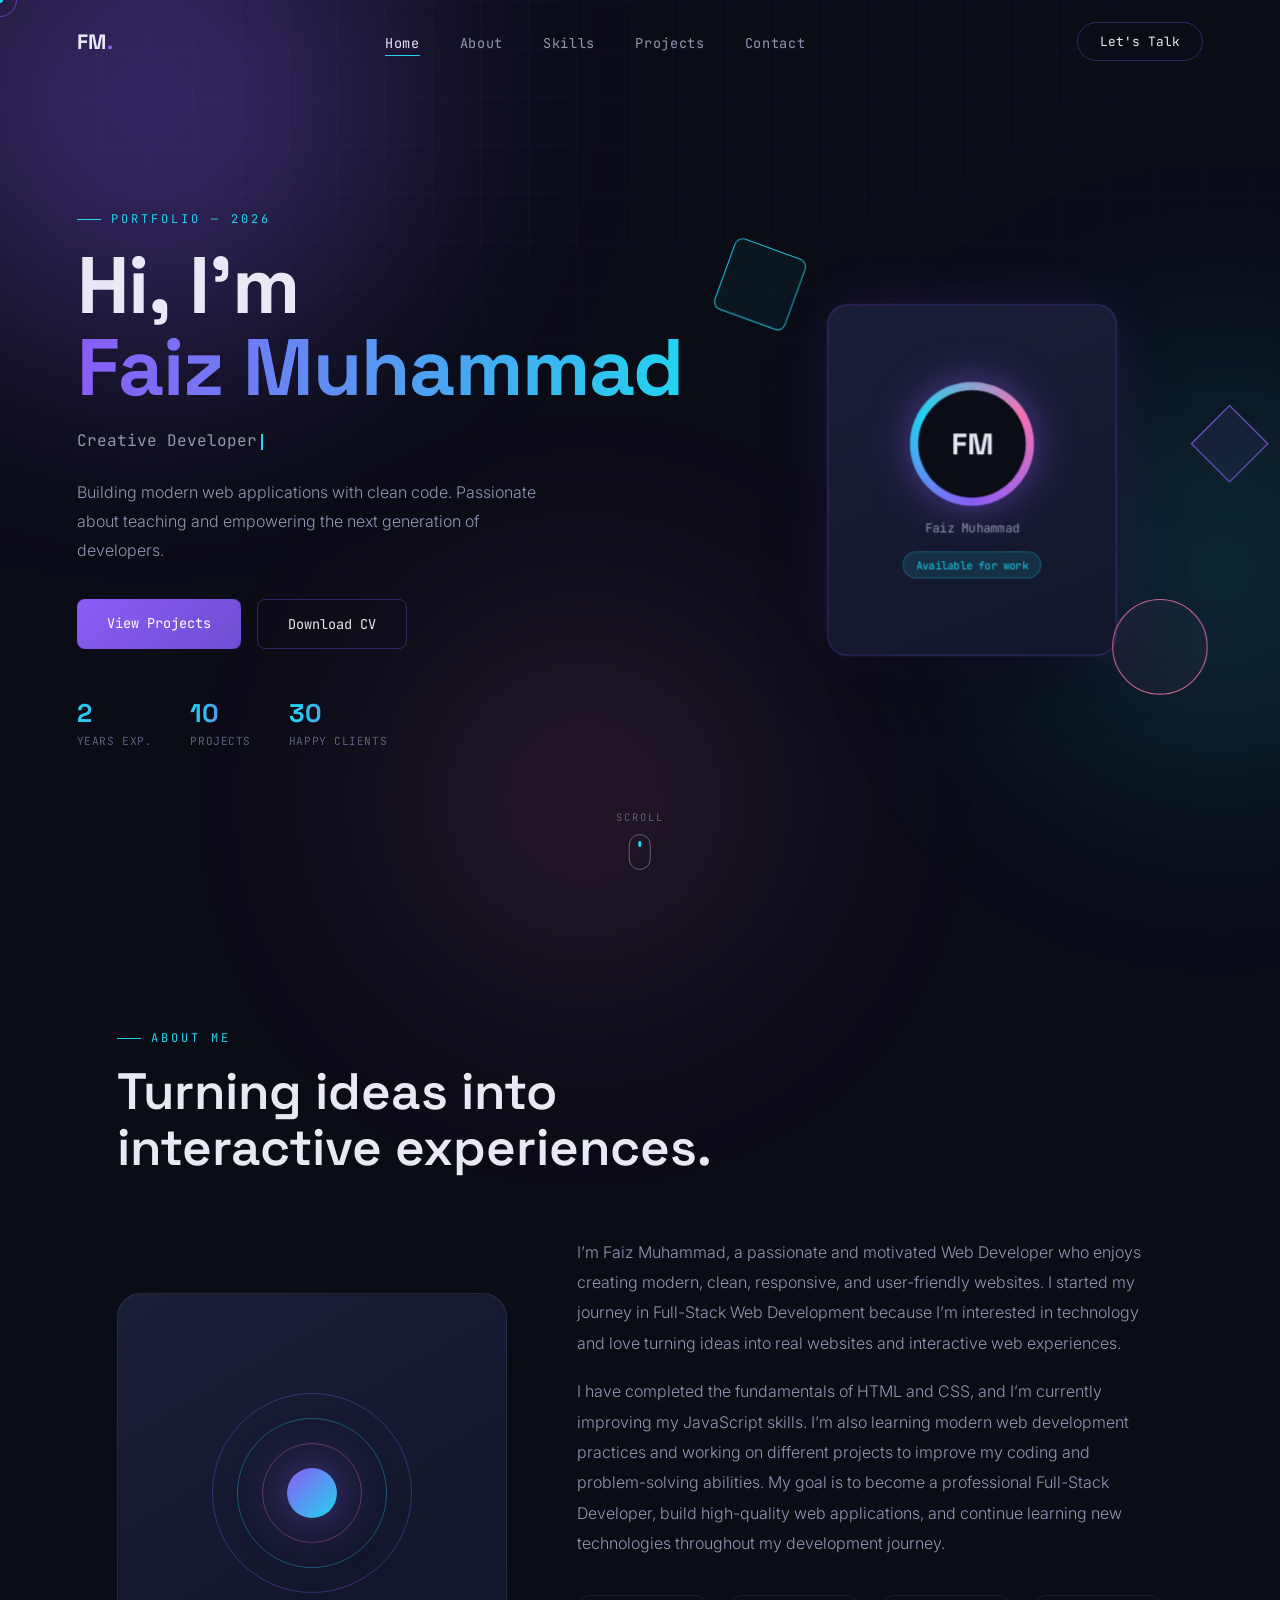
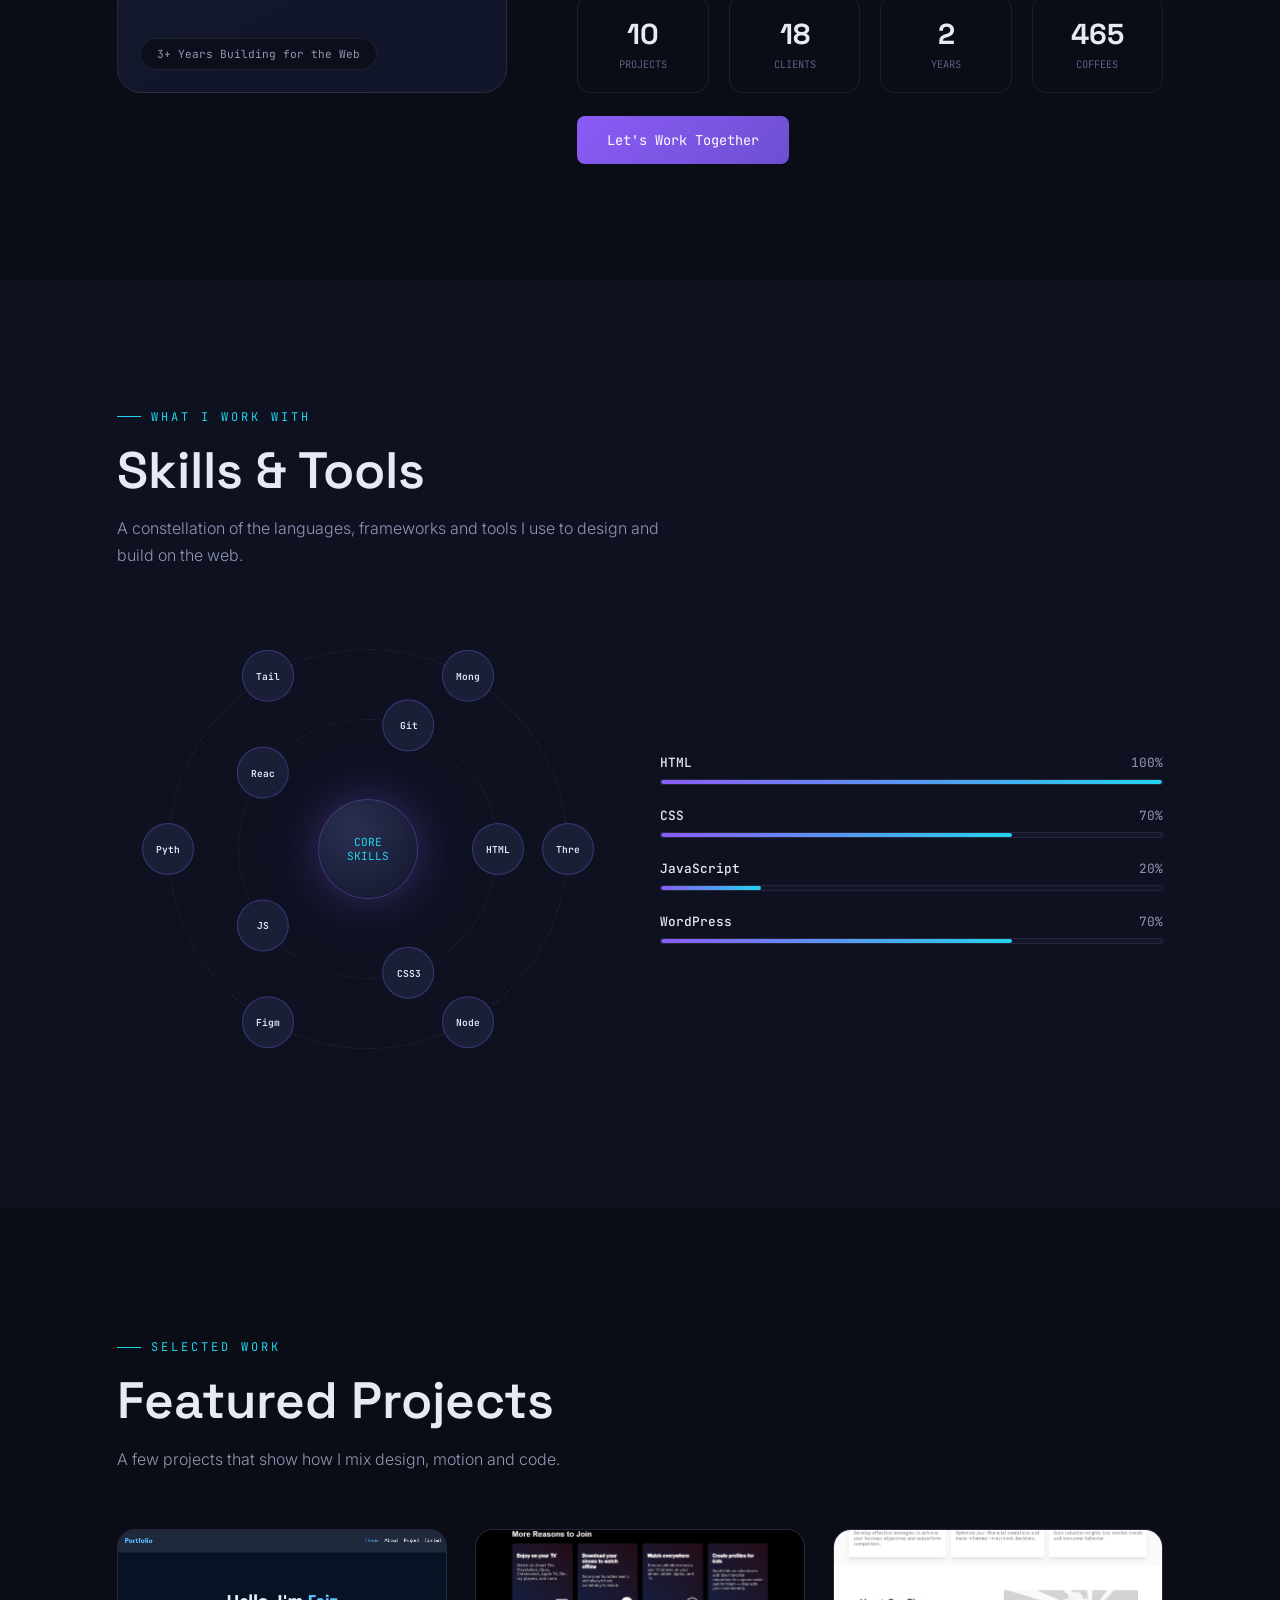
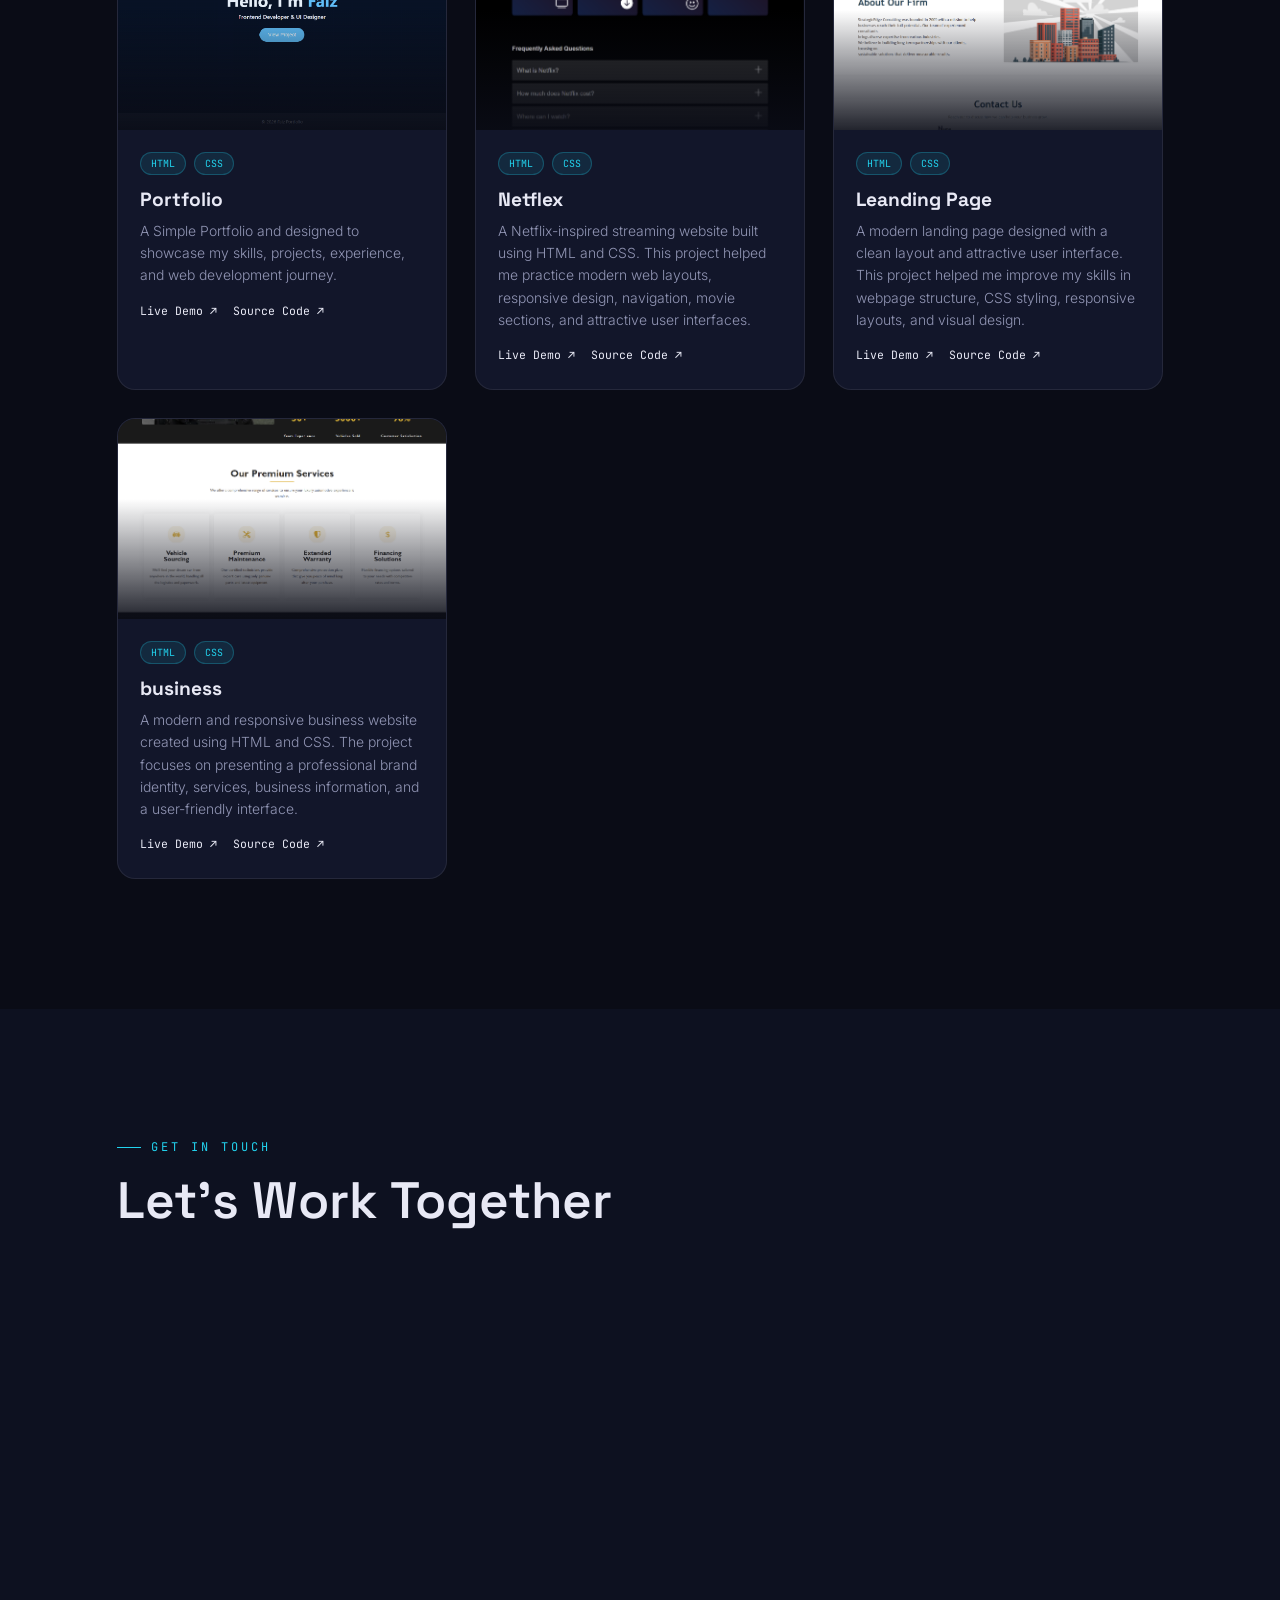
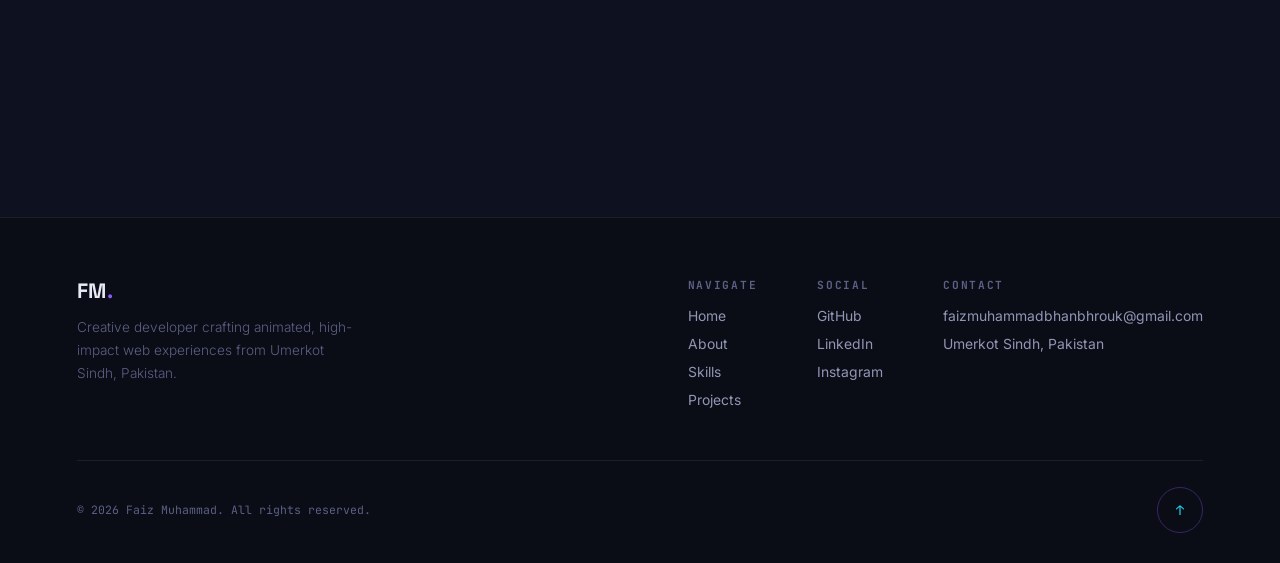
==== index.html @ 93e4e003 "update" ====
<!DOCTYPE html>
<html lang="en">
<head>
<meta charset="UTF-8">
<meta name="viewport" content="width=device-width, initial-scale=1.0">
<title>Faiz Muhammad — Creative Developer</title>
<link rel="preconnect" href="https://fonts.googleapis.com">
<link href="https://fonts.googleapis.com/css2?family=Space+Grotesk:wght@400;500;600;700&family=Inter:wght@300;400;500;600&family=JetBrains+Mono:wght@400;500&display=swap" rel="stylesheet">
<style>
/* ============ TOKENS ============ */
:root{
  --bg:#0a0c16;
  --bg-alt:#0d1120;
  --panel:#12162a;
  --panel-light:#1a1f38;
  --border:rgba(255,255,255,0.08);
  --border-bright:rgba(139,92,246,0.35);
  --violet:#8b5cf6;
  --violet-dim:#6d4fd1;
  --cyan:#22d3ee;
  --pink:#f472b6;
  --text:#e8e9f5;
  --text-dim:#9296b5;
  --text-faint:#5c6084;
  --font-display:'Space Grotesk', sans-serif;
  --font-body:'Inter', sans-serif;
  --font-mono:'JetBrains Mono', monospace;
}

*{margin:0;padding:0;box-sizing:border-box;}
html{scroll-behavior:smooth;}
body{
  background:var(--bg);
  color:var(--text);
  font-family:var(--font-body);
  overflow-x:hidden;
  cursor:none;
}
@media (max-width:900px){ body{cursor:auto;} }

::selection{background:var(--violet);color:#fff;}

a{text-decoration:none;color:inherit;}
ul{list-style:none;}
img{max-width:100%;display:block;}
button{font-family:inherit;cursor:pointer;border:none;background:none;color:inherit;}

.eyebrow{
  font-family:var(--font-mono);
  font-size:0.75rem;
  letter-spacing:0.25em;
  text-transform:uppercase;
  color:var(--cyan);
  display:flex;
  align-items:center;
  gap:10px;
  margin-bottom:18px;
}
.eyebrow::before{
  content:'';
  width:24px;height:1px;
  background:var(--cyan);
}

.section-wrap{
  max-width:1200px;
  margin:0 auto;
  padding:0 6vw;
}

.section-title{
  font-family:var(--font-display);
  font-weight:600;
  font-size:clamp(2rem,4.5vw,3.2rem);
  line-height:1.1;
  margin-bottom:16px;
}
.section-sub{
  color:var(--text-dim);
  font-weight:300;
  max-width:560px;
  font-size:1rem;
  line-height:1.7;
}

/* ============ CURSOR ============ */
.cursor-dot, .cursor-ring{
  position:fixed;
  top:0;left:0;
  pointer-events:none;
  border-radius:50%;
  z-index:9999;
  transform:translate(-50%,-50%);
}
.cursor-dot{
  width:6px;height:6px;
  background:var(--cyan);
  transition:opacity .2s;
}
.cursor-ring{
  width:34px;height:34px;
  border:1px solid rgba(139,92,246,0.6);
  transition:width .25s, height .25s, border-color .25s, background .25s;
}
.cursor-ring.hovered{
  width:60px;height:60px;
  background:rgba(139,92,246,0.12);
  border-color:var(--violet);
}
@media (max-width:900px){ .cursor-dot,.cursor-ring{display:none;} }

/* ============ PRELOADER ============ */
#preloader{
  position:fixed;inset:0;
  background:var(--bg);
  z-index:10000;
  display:flex;
  flex-direction:column;
  align-items:center;
  justify-content:center;
  gap:22px;
  transition:opacity .7s ease, visibility .7s ease;
}
#preloader.hide{opacity:0;visibility:hidden;}
.loader-cube{
  width:46px;height:46px;
  position:relative;
  transform-style:preserve-3d;
  animation:cubeSpin 1.8s infinite linear;
}
.loader-cube div{
  position:absolute;
  width:46px;height:46px;
  border:1px solid var(--violet);
  background:rgba(139,92,246,0.08);
}
.loader-cube .f1{transform:translateZ(23px);}
.loader-cube .f2{transform:rotateY(180deg) translateZ(23px);}
.loader-cube .f3{transform:rotateY(90deg) translateZ(23px);}
.loader-cube .f4{transform:rotateY(-90deg) translateZ(23px);}
.loader-cube .f5{transform:rotateX(90deg) translateZ(23px);}
.loader-cube .f6{transform:rotateX(-90deg) translateZ(23px);}
@keyframes cubeSpin{
  0%{transform:rotateX(0deg) rotateY(0deg);}
  100%{transform:rotateX(360deg) rotateY(360deg);}
}
.loader-text{
  font-family:var(--font-mono);
  font-size:0.75rem;
  letter-spacing:0.3em;
  color:var(--text-dim);
}

/* ============ BACKGROUND FX ============ */
.bg-grid{
  position:fixed;inset:0;
  background-image:
    linear-gradient(rgba(139,92,246,0.045) 1px, transparent 1px),
    linear-gradient(90deg, rgba(139,92,246,0.045) 1px, transparent 1px);
  background-size:48px 48px;
  z-index:0;
  pointer-events:none;
  mask-image:radial-gradient(ellipse 80% 60% at 50% 0%, #000 40%, transparent 100%);
}
.glow-blob{
  position:fixed;
  border-radius:50%;
  filter:blur(120px);
  opacity:0.35;
  z-index:0;
  pointer-events:none;
}
.glow-blob.b1{width:500px;height:500px;background:var(--violet);top:-150px;left:-100px;}
.glow-blob.b2{width:420px;height:420px;background:var(--cyan);top:40%;right:-150px;opacity:0.15;}
.glow-blob.b3{width:400px;height:400px;background:var(--pink);bottom:-100px;left:30%;opacity:0.12;}

/* ============ NAVBAR ============ */
nav{
  position:fixed;top:0;left:0;right:0;
  z-index:1000;
  display:flex;
  align-items:center;
  justify-content:space-between;
  padding:22px 6vw;
  transition:background .4s, padding .4s, border-color .4s;
  border-bottom:1px solid transparent;
}
nav.scrolled{
  background:rgba(10,12,22,0.75);
  backdrop-filter:blur(16px);
  padding:14px 6vw;
  border-color:var(--border);
}
.logo{
  font-family:var(--font-display);
  font-weight:700;
  font-size:1.3rem;
  letter-spacing:0.02em;
}
.logo span{color:var(--violet);}
.nav-links{
  display:flex;
  gap:40px;
}
.nav-links a{
  font-size:0.85rem;
  font-family:var(--font-mono);
  letter-spacing:0.05em;
  color:var(--text-dim);
  position:relative;
  padding-bottom:4px;
  transition:color .3s;
}
.nav-links a::after{
  content:'';
  position:absolute;
  left:0;bottom:0;
  width:0;height:1px;
  background:var(--cyan);
  transition:width .3s;
}
.nav-links a:hover, .nav-links a.active{color:var(--text);}
.nav-links a:hover::after, .nav-links a.active::after{width:100%;}
.nav-cta{
  font-family:var(--font-mono);
  font-size:0.8rem;
  padding:10px 22px;
  border:1px solid var(--border-bright);
  border-radius:30px;
  color:var(--text);
  transition:background .3s, box-shadow .3s;
}
.nav-cta:hover{background:rgba(139,92,246,0.15);box-shadow:0 0 24px rgba(139,92,246,0.35);}
.burger{display:none;flex-direction:column;gap:5px;z-index:1001;}
.burger span{width:24px;height:2px;background:var(--text);transition:.3s;}
@media (max-width:860px){
  .nav-links{
    position:fixed;top:0;right:0;
    height:100vh;width:70%;
    background:var(--bg-alt);
    flex-direction:column;
    justify-content:center;
    align-items:flex-start;
    padding:0 40px;
    gap:28px;
    transform:translateX(100%);
    transition:transform .45s cubic-bezier(.77,0,.18,1);
    border-left:1px solid var(--border);
  }
  .nav-links.open{transform:translateX(0);}
  .nav-cta{display:none;}
  .burger{display:flex;}
  .burger.open span:nth-child(1){transform:rotate(45deg) translate(5px,5px);}
  .burger.open span:nth-child(2){opacity:0;}
  .burger.open span:nth-child(3){transform:rotate(-45deg) translate(5px,-5px);}
}

/* ============ HERO ============ */
#home{
  min-height:100vh;
  display:flex;
  align-items:center;
  position:relative;
  padding:120px 6vw 60px;
  overflow:hidden;
}
.hero-grid{
  max-width:1200px;
  margin:0 auto;
  width:100%;
  display:grid;
  grid-template-columns:1.15fr 0.85fr;
  gap:40px;
  align-items:center;
  position:relative;
  z-index:2;
}
.hero-name{
  font-family:var(--font-display);
  font-weight:700;
  font-size:clamp(2.6rem,6.5vw,5rem);
  line-height:1.02;
  letter-spacing:-0.01em;
}
.hero-name .line{overflow:hidden;display:block;}
.hero-name .line span{
  display:inline-block;
  transform:translateY(110%);
  animation:riseUp .9s cubic-bezier(.19,1,.22,1) forwards;
}
.hero-name .grad-text{
  background:linear-gradient(90deg,var(--violet),var(--cyan));
  -webkit-background-clip:text;
  background-clip:text;
  color:transparent;
}
@keyframes riseUp{to{transform:translateY(0);}}

.hero-role{
  font-family:var(--font-mono);
  font-size:1rem;
  color:var(--text-dim);
  margin:22px 0 24px;
  min-height:1.5em;
}
.hero-role .cursor-blink{
  display:inline-block;
  width:2px;height:1em;
  background:var(--cyan);
  margin-left:4px;
  vertical-align:middle;
  animation:blink 0.9s steps(1) infinite;
}
@keyframes blink{50%{opacity:0;}}

.hero-desc{
  color:var(--text-dim);
  max-width:480px;
  line-height:1.8;
  font-weight:300;
  margin-bottom:34px;
}

.hero-cta{display:flex;gap:16px;flex-wrap:wrap;margin-bottom:48px;}
.btn{
  font-family:var(--font-mono);
  font-size:0.85rem;
  padding:15px 30px;
  border-radius:8px;
  position:relative;
  overflow:hidden;
  transition:transform .35s cubic-bezier(.34,1.56,.64,1), box-shadow .35s;
}
.btn-primary{
  background:linear-gradient(135deg,var(--violet),var(--violet-dim));
  color:#fff;
}
.btn-primary:hover{transform:translateY(-4px);box-shadow:0 14px 30px rgba(139,92,246,0.4);}
.btn-outline{
  border:1px solid var(--border-bright);
  color:var(--text);
}
.btn-outline:hover{transform:translateY(-4px);background:rgba(255,255,255,0.04);}

.hero-stats{display:flex;gap:38px;}
.hero-stat b{
  font-family:var(--font-display);
  font-size:1.6rem;
  display:block;
  background:linear-gradient(90deg,var(--cyan),var(--violet));
  -webkit-background-clip:text;background-clip:text;color:transparent;
}
.hero-stat span{font-family:var(--font-mono);font-size:0.7rem;color:var(--text-faint);letter-spacing:0.05em;}

/* Hero 3D stage */
.hero-stage{
  position:relative;
  height:480px;
  perspective:1200px;
}
.stage-inner{
  position:relative;
  width:100%;height:100%;
  transform-style:preserve-3d;
  transition:transform .15s ease-out;
}
.profile-card{
  position:absolute;
  top:50%;left:50%;
  width:280px;height:340px;
  transform:translate(-50%,-50%) translateZ(40px);
  border-radius:20px;
  background:linear-gradient(160deg, var(--panel-light), var(--panel));
  border:1px solid var(--border-bright);
  box-shadow:0 30px 60px -20px rgba(0,0,0,0.7), 0 0 60px -10px rgba(139,92,246,0.25);
  display:flex;
  flex-direction:column;
  align-items:center;
  justify-content:center;
  gap:14px;
  overflow:hidden;
}
.avatar-orb{
  width:120px;height:120px;
  border-radius:50%;
  background:conic-gradient(from 180deg, var(--violet), var(--cyan), var(--pink), var(--violet));
  animation:spinOrb 6s linear infinite;
  display:flex;align-items:center;justify-content:center;
  box-shadow:0 0 40px rgba(139,92,246,0.5);
}
.avatar-orb::before{
  content:'FM';
  font-family:var(--font-display);
  font-weight:700;
  font-size:1.8rem;
  color:var(--bg);
  background:var(--bg);
  width:104px;height:104px;
  border-radius:50%;
  display:flex;align-items:center;justify-content:center;
  color:var(--text);
}
@keyframes spinOrb{to{transform:rotate(360deg);}}
.profile-card p{font-family:var(--font-mono);font-size:0.75rem;color:var(--text-dim);}
.profile-card .badge{
  font-family:var(--font-mono);
  font-size:0.65rem;
  padding:5px 12px;
  border-radius:20px;
  background:rgba(34,211,238,0.12);
  color:var(--cyan);
  border:1px solid rgba(34,211,238,0.3);
}

.floating-shape{
  position:absolute;
  transform-style:preserve-3d;
  opacity:0.85;
}
.shape-tri{
  top:5%;left:0%;
  width:70px;height:70px;
  border:1px solid var(--cyan);
  transform:translateZ(90px) rotate(20deg);
  animation:floatY 5s ease-in-out infinite, rotate3d 10s linear infinite;
  border-radius:8px;
  background:rgba(34,211,238,0.05);
}
.shape-circle{
  bottom:8%;right:2%;
  width:90px;height:90px;
  border-radius:50%;
  border:1px solid var(--pink);
  transform:translateZ(70px);
  background:rgba(244,114,182,0.06);
  animation:floatY 6s ease-in-out infinite 0.5s;
}
.shape-square{
  top:38%;right:-6%;
  width:50px;height:50px;
  border:1px solid var(--violet);
  transform:translateZ(110px) rotate(45deg);
  background:rgba(139,92,246,0.08);
  animation:floatY 4.5s ease-in-out infinite 1s, rotate3d 8s linear infinite reverse;
}
@keyframes floatY{
  0%,100%{transform:translateY(0) translateZ(90px);}
  50%{transform:translateY(-22px) translateZ(90px);}
}
@keyframes rotate3d{
  to{transform:rotateY(360deg) rotateX(360deg);}
}

.scroll-cue{
  position:absolute;
  bottom:30px;left:50%;
  transform:translateX(-50%);
  display:flex;flex-direction:column;align-items:center;gap:10px;
  z-index:3;
}
.scroll-cue span{font-family:var(--font-mono);font-size:0.65rem;color:var(--text-faint);letter-spacing:0.2em;}
.scroll-mouse{
  width:22px;height:36px;
  border:1px solid var(--text-faint);
  border-radius:12px;
  position:relative;
}
.scroll-mouse::before{
  content:'';
  position:absolute;
  top:6px;left:50%;
  width:3px;height:6px;
  background:var(--cyan);
  border-radius:2px;
  transform:translateX(-50%);
  animation:scrollDot 1.6s ease-in-out infinite;
}
@keyframes scrollDot{
  0%{opacity:1;top:6px;}
  70%{opacity:0;top:18px;}
  100%{opacity:0;top:6px;}
}

@media (max-width:860px){
  .hero-grid{grid-template-columns:1fr;}
  .hero-stage{height:340px;order:-1;}
  .hero-stats{flex-wrap:wrap;gap:24px;}
}

/* ============ REVEAL ============ */
.reveal{opacity:0;transform:translateY(50px);transition:opacity .9s cubic-bezier(.19,1,.22,1), transform .9s cubic-bezier(.19,1,.22,1);}
.reveal.in-view{opacity:1;transform:translateY(0);}
.reveal-delay-1{transition-delay:.12s;}
.reveal-delay-2{transition-delay:.24s;}
.reveal-delay-3{transition-delay:.36s;}

section{position:relative;z-index:2;padding:130px 0;}

/* ============ ABOUT ============ */
.about-grid{
  display:grid;
  grid-template-columns:0.8fr 1.2fr;
  gap:70px;
  align-items:center;
  margin-top:60px;
}
.about-visual{
  position:relative;
  height:400px;
  perspective:1000px;
}
.about-card{
  position:absolute;inset:0;
  border-radius:24px;
  background:linear-gradient(150deg,var(--panel-light),var(--panel) 70%);
  border:1px solid var(--border);
  transform-style:preserve-3d;
  transition:transform .4s ease-out;
  display:flex;align-items:center;justify-content:center;
  overflow:hidden;
}
.about-card .rings{
  width:200px;height:200px;
  position:relative;
}
.about-card .rings i{
  position:absolute;inset:0;
  border-radius:50%;
  border:1px solid var(--border-bright);
  animation:ringPulse 4s ease-in-out infinite;
}
.about-card .rings i:nth-child(2){inset:25px;animation-delay:.4s;border-color:rgba(34,211,238,0.35);}
.about-card .rings i:nth-child(3){inset:50px;animation-delay:.8s;border-color:rgba(244,114,182,0.35);}
.about-card .rings .core{
  position:absolute;inset:75px;
  border-radius:50%;
  background:linear-gradient(135deg,var(--violet),var(--cyan));
  box-shadow:0 0 50px rgba(139,92,246,0.6);
}
@keyframes ringPulse{
  0%,100%{transform:scale(1);opacity:0.6;}
  50%{transform:scale(1.08);opacity:1;}
}
.about-tag{
  position:absolute;
  bottom:22px;left:22px;
  font-family:var(--font-mono);
  font-size:0.7rem;
  padding:8px 16px;
  background:rgba(10,12,22,0.7);
  backdrop-filter:blur(6px);
  border:1px solid var(--border);
  border-radius:20px;
  color:var(--text-dim);
}
.about-text p{
  color:var(--text-dim);
  font-weight:300;
  line-height:1.9;
  margin-bottom:18px;
  font-size:1rem;
}
.about-stats{
  display:grid;
  grid-template-columns:repeat(4,1fr);
  gap:20px;
  margin:36px 0;
}
.stat-box{
  padding:20px 12px;
  border:1px solid var(--border);
  border-radius:14px;
  text-align:center;
  transition:border-color .3s, transform .3s;
}
.stat-box:hover{border-color:var(--border-bright);transform:translateY(-6px);}
.stat-box b{
  font-family:var(--font-display);
  font-size:1.8rem;
  display:block;
  color:var(--text);
}
.stat-box span{font-family:var(--font-mono);font-size:0.65rem;color:var(--text-faint);}

@media (max-width:860px){
  .about-grid{grid-template-columns:1fr;gap:40px;}
  .about-stats{grid-template-columns:repeat(2,1fr);}
}

/* ============ SKILLS ============ */
#skills{background:var(--bg-alt);}
.skills-layout{
  display:grid;
  grid-template-columns:1fr 1fr;
  gap:40px;
  align-items:center;
  margin-top:50px;
}
.orbit-wrap{
  position:relative;
  height:460px;
  display:flex;align-items:center;justify-content:center;
}
.orbit-center{
  width:100px;height:100px;
  border-radius:50%;
  background:radial-gradient(circle at 35% 30%, #2a2f52, var(--panel));
  border:1px solid var(--border-bright);
  display:flex;align-items:center;justify-content:center;
  font-family:var(--font-mono);
  font-size:0.7rem;
  color:var(--cyan);
  box-shadow:0 0 50px rgba(139,92,246,0.35);
  z-index:2;
  text-align:center;
  line-height:1.3;
}
.orbit-ring{
  position:absolute;
  border:1px dashed var(--border);
  border-radius:50%;
  top:50%;left:50%;
}
.orbit-ring.r1{width:260px;height:260px;margin:-130px 0 0 -130px;animation:spin 22s linear infinite;}
.orbit-ring.r2{width:400px;height:400px;margin:-200px 0 0 -200px;animation:spin 34s linear infinite reverse;}
@keyframes spin{to{transform:rotate(360deg);}}
.orbit-node{
  position:absolute;
  width:52px;height:52px;
  border-radius:50%;
  background:var(--panel-light);
  border:1px solid var(--border-bright);
  display:flex;align-items:center;justify-content:center;
  font-family:var(--font-mono);
  font-size:0.6rem;
  font-weight:600;
  color:var(--text);
  top:50%;left:50%;
  margin:-26px 0 0 -26px;
  transition:transform .3s, box-shadow .3s, background .3s;
  cursor:pointer;
}
.orbit-node:hover{
  background:linear-gradient(135deg,var(--violet),var(--cyan));
  box-shadow:0 0 30px rgba(139,92,246,0.6);
  transform:scale(1.25);
  z-index:5;
}
.orbit-node .tip{
  position:absolute;
  bottom:120%;left:50%;
  transform:translateX(-50%);
  background:var(--panel);
  border:1px solid var(--border-bright);
  padding:5px 10px;
  border-radius:6px;
  font-family:var(--font-mono);
  font-size:0.62rem;
  white-space:nowrap;
  opacity:0;
  pointer-events:none;
  transition:opacity .25s;
}
.orbit-node:hover .tip{opacity:1;}

.skills-list{display:flex;flex-direction:column;gap:22px;}
.skill-bar-item span{
  font-family:var(--font-mono);
  font-size:0.8rem;
  display:flex;
  justify-content:space-between;
  margin-bottom:8px;
  color:var(--text-dim);
}
.skill-bar-item span b{color:var(--text);font-weight:500;}
.bar-track{
  height:6px;
  background:var(--panel);
  border-radius:6px;
  overflow:hidden;
  border:1px solid var(--border);
}
.bar-fill{
  height:100%;
  width:0%;
  border-radius:6px;
  background:linear-gradient(90deg,var(--violet),var(--cyan));
  transition:width 1.4s cubic-bezier(.19,1,.22,1);
}

@media (max-width:860px){
  .skills-layout{grid-template-columns:1fr;}
  .orbit-wrap{height:340px;}
  .orbit-ring.r1{width:190px;height:190px;margin:-95px 0 0 -95px;}
  .orbit-ring.r2{width:290px;height:290px;margin:-145px 0 0 -145px;}
  .orbit-node{width:42px;height:42px;margin:-21px 0 0 -21px;font-size:0.52rem;}
}

/* ============ PROJECTS ============ */
.project-grid{
  display:grid;
  grid-template-columns:repeat(3,1fr);
  gap:28px;
  margin-top:56px;
}
.project-card{
  position:relative;
  border-radius:18px;
  overflow:hidden;
  background:var(--panel);
  border:1px solid var(--border);
  transform-style:preserve-3d;
  transition:transform .12s ease-out, box-shadow .3s;
  cursor:pointer;
}
.project-card:hover{box-shadow:0 30px 60px -20px rgba(0,0,0,0.6);}
.project-media{
  height:200px;
  overflow:hidden;
  position:relative;
}
.project-media img{
  width:100%;height:100%;object-fit:cover;
  transition:transform .6s ease;
  transform:translateZ(0);
}
.project-card:hover .project-media img{transform:scale(1.1);}
.project-media::after{
  content:'';
  position:absolute;inset:0;
  background:linear-gradient(180deg, transparent 40%, rgba(10,12,22,0.9));
}
.project-body{padding:22px 22px 26px;}
.project-tags{display:flex;gap:8px;flex-wrap:wrap;margin-bottom:12px;}
.project-tags span{
  font-family:var(--font-mono);
  font-size:0.62rem;
  padding:4px 10px;
  border-radius:20px;
  background:rgba(34,211,238,0.1);
  color:var(--cyan);
  border:1px solid rgba(34,211,238,0.25);
}
.project-body h3{
  font-family:var(--font-display);
  font-size:1.2rem;
  margin-bottom:8px;
}
.project-body p{
  color:var(--text-dim);
  font-size:0.87rem;
  line-height:1.6;
  font-weight:300;
  margin-bottom:16px;
}
.project-links{display:flex;gap:16px;}
.project-links a{
  font-family:var(--font-mono);
  font-size:0.72rem;
  color:var(--text);
  display:flex;align-items:center;gap:6px;
  border-bottom:1px solid transparent;
  transition:border-color .3s, color .3s;
}
.project-links a:hover{color:var(--cyan);border-color:var(--cyan);}

@media (max-width:1000px){.project-grid{grid-template-columns:repeat(2,1fr);}}
@media (max-width:640px){.project-grid{grid-template-columns:1fr;}}

/* ============ CONTACT ============ */
#contact{background:var(--bg-alt);}
.contact-grid{
  display:grid;
  grid-template-columns:0.9fr 1.1fr;
  gap:60px;
  margin-top:50px;
}
.contact-info-card{
  border:1px solid var(--border);
  border-radius:20px;
  padding:36px 30px;
  background:linear-gradient(150deg,var(--panel-light),var(--panel));
  height:fit-content;
  position:relative;
  overflow:hidden;
}
.contact-info-card::before{
  content:'';
  position:absolute;
  top:-60px;right:-60px;
  width:180px;height:180px;
  border-radius:50%;
  background:radial-gradient(circle, rgba(139,92,246,0.25), transparent 70%);
}
.contact-info-card h3{
  font-family:var(--font-display);
  font-size:1.3rem;
  margin-bottom:10px;
}
.contact-info-card > p{color:var(--text-dim);font-weight:300;margin-bottom:28px;font-size:0.9rem;line-height:1.7;}
.contact-line{
  display:flex;
  align-items:center;
  gap:14px;
  margin-bottom:20px;
  font-family:var(--font-mono);
  font-size:0.82rem;
}
.contact-line .ic{
  width:38px;height:38px;
  border-radius:10px;
  border:1px solid var(--border-bright);
  display:flex;align-items:center;justify-content:center;
  color:var(--cyan);
  flex-shrink:0;
}
.socials{display:flex;gap:12px;margin-top:26px;}
.socials a{
  width:40px;height:40px;
  border-radius:50%;
  border:1px solid var(--border);
  display:flex;align-items:center;justify-content:center;
  transition:.3s;
  font-size:0.8rem;
  font-family:var(--font-mono);
}
.socials a:hover{background:var(--violet);border-color:var(--violet);transform:translateY(-4px);}

.form-group{position:relative;margin-bottom:28px;}
.form-group input, .form-group textarea{
  width:100%;
  background:transparent;
  border:none;
  border-bottom:1px solid var(--border);
  padding:12px 0;
  color:var(--text);
  font-family:var(--font-body);
  font-size:1rem;
  outline:none;
  resize:none;
  transition:border-color .3s;
}
.form-group textarea{min-height:100px;}
.form-group label{
  position:absolute;
  top:12px;left:0;
  color:var(--text-faint);
  font-size:1rem;
  pointer-events:none;
  transition:.3s;
}
.form-group input:focus ~ label,
.form-group input:not(:placeholder-shown) ~ label,
.form-group textarea:focus ~ label,
.form-group textarea:not(:placeholder-shown) ~ label{
  top:-14px;
  font-size:0.7rem;
  font-family:var(--font-mono);
  color:var(--cyan);
}
.form-group input:focus, .form-group textarea:focus{border-color:var(--cyan);}
.submit-btn{
  font-family:var(--font-mono);
  font-size:0.85rem;
  padding:16px 36px;
  border-radius:8px;
  background:linear-gradient(135deg,var(--violet),var(--violet-dim));
  color:#fff;
  transition:transform .3s, box-shadow .3s;
  display:inline-flex;
  align-items:center;
  gap:10px;
}
.submit-btn:hover{transform:translateY(-4px);box-shadow:0 14px 30px rgba(139,92,246,0.4);}
.form-status{
  margin-top:16px;
  font-family:var(--font-mono);
  font-size:0.78rem;
  color:var(--cyan);
  opacity:0;
  transition:opacity .4s;
}
.form-status.show{opacity:1;}

@media (max-width:860px){.contact-grid{grid-template-columns:1fr;}}

/* ============ FOOTER ============ */
footer{
  position:relative;
  z-index:2;
  border-top:1px solid var(--border);
  padding:60px 6vw 30px;
}
.footer-top{
  display:flex;
  justify-content:space-between;
  align-items:flex-start;
  flex-wrap:wrap;
  gap:40px;
  max-width:1200px;
  margin:0 auto 40px;
}
.footer-brand .logo{margin-bottom:12px;display:block;}
.footer-brand p{color:var(--text-faint);font-size:0.85rem;max-width:280px;font-weight:300;line-height:1.7;}
.footer-links{display:flex;gap:60px;flex-wrap:wrap;}
.footer-col h4{
  font-family:var(--font-mono);
  font-size:0.7rem;
  letter-spacing:0.15em;
  color:var(--text-faint);
  margin-bottom:16px;
  text-transform:uppercase;
}
.footer-col a{
  display:block;
  color:var(--text-dim);
  font-size:0.87rem;
  margin-bottom:12px;
  transition:color .3s;
}
.footer-col a:hover{color:var(--cyan);}
.footer-bottom{
  max-width:1200px;
  margin:0 auto;
  padding-top:26px;
  border-top:1px solid var(--border);
  display:flex;
  justify-content:space-between;
  align-items:center;
  flex-wrap:wrap;
  gap:16px;
  font-family:var(--font-mono);
  font-size:0.72rem;
  color:var(--text-faint);
}
#toTop{
  width:46px;height:46px;
  border-radius:50%;
  border:1px solid var(--border-bright);
  display:flex;align-items:center;justify-content:center;
  color:var(--cyan);
  transition:.3s;
}
#toTop:hover{background:var(--violet);color:#fff;transform:translateY(-6px);}

@media (max-width:640px){
  .footer-top{flex-direction:column;}
}

/* Utility */
.mono{font-family:var(--font-mono);}
</style>
</head>
<body>

<div class="cursor-dot"></div>
<div class="cursor-ring"></div>

<div id="preloader">
  <div class="loader-cube">
    <div class="f1"></div><div class="f2"></div><div class="f3"></div>
    <div class="f4"></div><div class="f5"></div><div class="f6"></div>
  </div>
  <div class="loader-text">LOADING EXPERIENCE</div>
</div>

<div class="bg-grid"></div>
<div class="glow-blob b1"></div>
<div class="glow-blob b2"></div>
<div class="glow-blob b3"></div>

<nav id="navbar">
  <a href="#home" class="logo">FM<span>.</span></a>
  <ul class="nav-links" id="navLinks">
    <li><a href="#home" class="nav-link active">Home</a></li>
    <li><a href="#about" class="nav-link">About</a></li>
    <li><a href="#skills" class="nav-link">Skills</a></li>
    <li><a href="#projects" class="nav-link">Projects</a></li>
    <li><a href="#contact" class="nav-link">Contact</a></li>
  </ul>
  <a href="#contact" class="nav-cta">Let's Talk</a>
  <div class="burger" id="burger"><span></span><span></span><span></span></div>
</nav>

<main>

  <!-- HOME -->
  <section id="home">
    <div class="hero-grid">
      <div>
        <div class="eyebrow reveal">PORTFOLIO — 2026</div>
        <h1 class="hero-name">
          <span class="line"><span style="animation-delay:.05s">Hi, I'm</span></span>
          <span class="line"><span style="animation-delay:.15s" class="grad-text">Faiz Muhammad</span></span>
        </h1>
        <div class="hero-role mono">
          <span id="typedRole">Creative Developer</span><span class="cursor-blink"></span>
        </div>
        <p class="hero-desc reveal reveal-delay-1">
            Building modern web applications with clean code. Passionate about teaching and empowering the next generation of developers.
        </p>
        <div class="hero-cta reveal reveal-delay-2">
          <a href="#projects" class="btn btn-primary">View Projects</a>
          <a href="CV.pdf" target="_blank" class="btn btn-outline">Download CV</a>
        </div>
        <div class="hero-stats reveal reveal-delay-3">
          <div class="hero-stat"><b class="counter" data-target="2">0</b><span>YEARS EXP.</span></div>
          <div class="hero-stat"><b class="counter" data-target="10">0</b><span>PROJECTS</span></div>
          <div class="hero-stat"><b class="counter" data-target="30">0</b><span>HAPPY CLIENTS</span></div>
        </div>
      </div>

      <div class="hero-stage" id="heroStage">
        <div class="stage-inner" id="stageInner">
          <div class="floating-shape shape-tri"></div>
          <div class="floating-shape shape-circle"></div>
          <div class="floating-shape shape-square"></div>
          <div class="profile-card">
            <div class="avatar-orb"></div>
            <p>Faiz Muhammad</p>
            <span class="badge">Available for work</span>
          </div>
        </div>
      </div>
    </div>

    <div class="scroll-cue">
      <span>SCROLL</span>
      <div class="scroll-mouse"></div>
    </div>
  </section>

  <!-- ABOUT -->
  <section id="about">
    <div class="section-wrap">
      <div class="eyebrow reveal">ABOUT ME</div>
      <h2 class="section-title reveal">Turning ideas into <br>interactive experiences.</h2>

      <div class="about-grid">
        <div class="about-visual reveal">
          <div class="about-card" id="aboutCard">
            <div class="rings">
              <i></i><i></i><i></i>
              <div class="core"></div>
            </div>
            <div class="about-tag">3+ Years Building for the Web</div>
          </div>
        </div>

        <div class="about-text reveal reveal-delay-1">
          <p>
            I’m Faiz Muhammad, a passionate and motivated Web Developer who enjoys creating modern, clean, responsive, and user-friendly websites.

I started my journey in Full-Stack Web Development because I’m interested in technology and love turning ideas into real websites and interactive web experiences.
          </p>
          <p>I have completed the fundamentals of HTML and CSS, and I’m currently improving my JavaScript skills. I’m also learning modern web development practices and working on different projects to improve my coding and problem-solving abilities.

My goal is to become a professional Full-Stack Developer, build high-quality web applications, and continue learning new technologies throughout my development journey.
          </p>

          <div class="about-stats">
            <div class="stat-box"><b class="counter" data-target="10">0</b><span>PROJECTS</span></div>
            <div class="stat-box"><b class="counter" data-target="18">0</b><span>CLIENTS</span></div>
            <div class="stat-box"><b class="counter" data-target="2">0</b><span>YEARS</span></div>
            <div class="stat-box"><b class="counter" data-target="900">0</b><span>COFFEES</span></div>
          </div>

          <a href="#contact" class="btn btn-primary">Let's Work Together</a>
        </div>
      </div>
    </div>
  </section>

  <!-- SKILLS -->
  <section id="skills">
    <div class="section-wrap">
      <div class="eyebrow reveal">WHAT I WORK WITH</div>
      <h2 class="section-title reveal">Skills &amp; Tools</h2>
      <p class="section-sub reveal reveal-delay-1">A constellation of the languages, frameworks and tools I use to design and build on the web.</p>

      <div class="skills-layout">
        <div class="orbit-wrap reveal">
          <div class="orbit-ring r1"></div>
          <div class="orbit-ring r2"></div>
          <div class="orbit-center">CORE<br>SKILLS</div>
          <div class="orbit-nodes" id="orbitNodes"></div>
        </div>

        <div class="skills-list reveal reveal-delay-1">
          <div class="skill-bar-item">
            <span><b>HTML</b>100%</span>
            <div class="bar-track"><div class="bar-fill" data-width="100"></div></div>
          </div>
          <div class="skill-bar-item">
            <span><b>CSS</b>70%</span>
            <div class="bar-track"><div class="bar-fill" data-width="70"></div></div>
          </div>
          <div class="skill-bar-item">
            <span><b>JavaScript</b>20%</span>
            <div class="bar-track"><div class="bar-fill" data-width="20"></div></div>
          </div>
          <div class="skill-bar-item">
            <span><b>WordPress</b>70%</span>
            <div class="bar-track"><div class="bar-fill" data-width="70"></div></div>
          </div>
        </div>
      </div>
    </div>
  </section>

  <!-- PROJECTS -->
  <section id="projects">
    <div class="section-wrap">
      <div class="eyebrow reveal">SELECTED WORK</div>
      <h2 class="section-title reveal">Featured Projects</h2>
      <p class="section-sub reveal reveal-delay-1">A few projects that show how I mix design, motion and code.</p>

      <div class="project-grid" id="projectGrid">
        <!-- injected by JS -->
      </div>
    </div>
  </section>

  <!-- CONTACT -->
  <section id="contact">
    <div class="section-wrap">
      <div class="eyebrow reveal">GET IN TOUCH</div>
      <h2 class="section-title reveal">Let's Work Together</h2>

      <div class="contact-grid">
        <div class="contact-info-card reveal">
          <h3>Contact Information</h3>
          <p>Open to new opportunities. Whether you have a project or want to connect, reach out!</p>

          <div class="contact-line"><span class="ic">@</span>faizmuhammadbhanbhrouk@gmail.com</div>
          <div class="contact-line"><span class="ic">☎</span> +92 321 1380297</div>
          <div class="contact-line"><span class="ic">📍</span> Umerkot Sindh, Pakistan</div>

          <div class="socials">
            <a href="https://github.com/" title="GitHub" target="_blank">GH</a>
            <a href="https://www.linkedin.com/in/faiz-muhammad-62015a424/" title="LinkedIn" target="_blank">IN</a>
            <a href="https://www.instagram.com/faiz_muhammad297/?hl=en" title="Instagram" target="_blank">IG</a>
            <a href="https://web.facebook.com/profile.php?id=61564522845831" title="Dribbble" target="_blank">FB</a>
          </div>
        </div>

        <form class="contact-form reveal reveal-delay-1" id="contactForm">
          <div class="form-group">
            <input type="text" id="nameInput" placeholder=" " required>
            <label>Your Name</label>
          </div>
          <div class="form-group">
            <input type="email" id="emailInput" placeholder=" " required>
            <label>Your Email</label>
          </div>
          <div class="form-group">
            <textarea id="msgInput" placeholder=" " required></textarea>
            <label>Your Message</label>
          </div>
          <button type="submit" class="submit-btn">Send Message →</button>
          <div class="form-status mono" id="formStatus">✓ Message sent — I'll get back to you soon!</div>
        </form>
      </div>
    </div>
  </section>

</main>

<footer>
  <div class="footer-top">
    <div class="footer-brand">
      <a href="#home" class="logo">FM<span>.</span></a>
      <p>Creative developer crafting animated, high-impact web experiences from Umerkot Sindh, Pakistan.</p>
    </div>
    <div class="footer-links">
      <div class="footer-col">
        <h4>Navigate</h4>
        <a href="#home">Home</a>
        <a href="#about">About</a>
        <a href="#skills">Skills</a>
        <a href="#projects">Projects</a>
      </div>
      <div class="footer-col">
        <h4>Social</h4>
        <a href="https://github.com/" target="_blank">GitHub</a>
        <a href="https://www.linkedin.com/in/faiz-muhammad-62015a424/" target="_blank">LinkedIn</a>
        <a href="https://www.instagram.com/faiz_muhammad297/?hl=en" target="_blank">Instagram</a>
      </div>
      <div class="footer-col">
        <h4>Contact</h4>
        <a href="faizmuhammadbhanbhrouk@gmail.com" target="_blank">faizmuhammadbhanbhrouk@gmail.com</a>
        <a href="https://www.google.com/maps/place/Umerkot,+Pakistan/@25.3562338,69.7158786,14z/data=!3m1!4b1!4m6!3m5!1s0x394f21c3879b3989:0x20633183c4534261!8m2!3d25.3587907!4d69.739556!16zL20vMGJucWow?entry=ttu&g_ep=EgoyMDI2MDgxMi4wIKXMDSoASAFQAw%3D%3D" target="_blank">Umerkot Sindh, Pakistan</a>
      </div>
    </div>
  </div>
  <div class="footer-bottom">
    <span>© <span id="year"></span> Faiz Muhammad. All rights reserved.</span>
    <button id="toTop">↑</button>
  </div>
</footer>

<script>
/* ============ PRELOADER ============ */
window.addEventListener('load', () => {
  setTimeout(() => document.getElementById('preloader').classList.add('hide'), 500);
});

/* ============ CUSTOM CURSOR ============ */
const dot = document.querySelector('.cursor-dot');
const ring = document.querySelector('.cursor-ring');
let mx=0,my=0, rx=0, ry=0;
window.addEventListener('mousemove', e=>{
  mx=e.clientX; my=e.clientY;
  dot.style.left=mx+'px'; dot.style.top=my+'px';
});
function animateRing(){
  rx += (mx-rx)*0.15; ry += (my-ry)*0.15;
  ring.style.left=rx+'px'; ring.style.top=ry+'px';
  requestAnimationFrame(animateRing);
}
animateRing();
document.querySelectorAll('a, button, .orbit-node, .project-card, input, textarea').forEach(el=>{
  el.addEventListener('mouseenter', ()=>ring.classList.add('hovered'));
  el.addEventListener('mouseleave', ()=>ring.classList.remove('hovered'));
});

/* ============ NAVBAR ============ */
const navbar = document.getElementById('navbar');
window.addEventListener('scroll', ()=>{
  navbar.classList.toggle('scrolled', window.scrollY>40);
});
const burger = document.getElementById('burger');
const navLinks = document.getElementById('navLinks');
burger.addEventListener('click', ()=>{
  burger.classList.toggle('open');
  navLinks.classList.toggle('open');
});
document.querySelectorAll('.nav-link').forEach(l=>{
  l.addEventListener('click', ()=>{
    burger.classList.remove('open');
    navLinks.classList.remove('open');
  });
});

/* Scroll-spy active link */
const sections = document.querySelectorAll('section[id]');
const navItems = document.querySelectorAll('.nav-link');
window.addEventListener('scroll', ()=>{
  let current='';
  sections.forEach(sec=>{
    const top = sec.offsetTop - 140;
    if(window.scrollY >= top) current = sec.getAttribute('id');
  });
  navItems.forEach(item=>{
    item.classList.toggle('active', item.getAttribute('href')==='#'+current);
  });
});

/* ============ TYPED ROLE TEXT ============ */
const roles = ["Creative Developer", "3D Web Designer", "Front-End Engineer", "UI/UX Enthusiast"];
let roleIdx=0, charIdx=0, deleting=false;
const typedEl = document.getElementById('typedRole');
function typeLoop(){
  const current = roles[roleIdx];
  if(!deleting){
    charIdx++;
    typedEl.textContent = current.slice(0, charIdx);
    if(charIdx === current.length){ deleting=true; setTimeout(typeLoop, 1400); return; }
  } else {
    charIdx--;
    typedEl.textContent = current.slice(0, charIdx);
    if(charIdx === 0){ deleting=false; roleIdx=(roleIdx+1)%roles.length; }
  }
  setTimeout(typeLoop, deleting ? 40 : 80);
}
typeLoop();

/* ============ HERO 3D PARALLAX ============ */
const heroStage = document.getElementById('heroStage');
const stageInner = document.getElementById('stageInner');
heroStage.addEventListener('mousemove', e=>{
  const rect = heroStage.getBoundingClientRect();
  const px = (e.clientX - rect.left)/rect.width - 0.5;
  const py = (e.clientY - rect.top)/rect.height - 0.5;
  stageInner.style.transform = `rotateY(${px*18}deg) rotateX(${-py*18}deg)`;
});
heroStage.addEventListener('mouseleave', ()=>{
  stageInner.style.transform = 'rotateY(0deg) rotateX(0deg)';
});

/* About card tilt */
const aboutCard = document.getElementById('aboutCard');
aboutCard.parentElement.addEventListener('mousemove', e=>{
  const rect = aboutCard.parentElement.getBoundingClientRect();
  const px = (e.clientX - rect.left)/rect.width - 0.5;
  const py = (e.clientY - rect.top)/rect.height - 0.5;
  aboutCard.style.transform = `rotateY(${px*14}deg) rotateX(${-py*14}deg)`;
});
aboutCard.parentElement.addEventListener('mouseleave', ()=>{
  aboutCard.style.transform = 'rotateY(0deg) rotateX(0deg)';
});

/* ============ SCROLL REVEAL ============ */
const revealEls = document.querySelectorAll('.reveal');
const io = new IntersectionObserver((entries)=>{
  entries.forEach(entry=>{
    if(entry.isIntersecting){
      entry.target.classList.add('in-view');
      io.unobserve(entry.target);
    }
  });
}, {threshold:0.15});
revealEls.forEach(el=>io.observe(el));

/* ============ COUNTERS ============ */
const counters = document.querySelectorAll('.counter');
const counterIO = new IntersectionObserver((entries)=>{
  entries.forEach(entry=>{
    if(entry.isIntersecting){
      const el = entry.target;
      const target = +el.dataset.target;
      let cur = 0;
      const step = Math.max(1, target/60);
      const tick = ()=>{
        cur += step;
        if(cur >= target){ el.textContent = target; return; }
        el.textContent = Math.floor(cur);
        requestAnimationFrame(tick);
      };
      tick();
      counterIO.unobserve(el);
    }
  });
},{threshold:0.5});
counters.forEach(c=>counterIO.observe(c));

/* ============ SKILL BARS ============ */
const bars = document.querySelectorAll('.bar-fill');
const barIO = new IntersectionObserver((entries)=>{
  entries.forEach(entry=>{
    if(entry.isIntersecting){
      entry.target.style.width = entry.target.dataset.width + '%';
      barIO.unobserve(entry.target);
    }
  });
},{threshold:0.4});
bars.forEach(b=>barIO.observe(b));

/* ============ SKILLS ORBIT ============ */
const skillData = [
  {name:'HTML5', r:1}, {name:'CSS3', r:1}, {name:'JS', r:1},
  {name:'React', r:1}, {name:'Git', r:1},
  {name:'Three.js', r:2}, {name:'Node.js', r:2}, {name:'Figma', r:2},
  {name:'Python', r:2}, {name:'Tailwind', r:2}, {name:'MongoDB', r:2}
];
const orbitContainer = document.getElementById('orbitNodes');
const radii = {1:130, 2:200};
const wrapEl = document.querySelector('.orbit-wrap');
function layoutOrbit(){
  const isMobile = window.innerWidth <= 860;
  const rMap = isMobile ? {1:95, 2:145} : radii;
  const countByRing = {1: skillData.filter(s=>s.r===1).length, 2: skillData.filter(s=>s.r===2).length};
  const seen = {1:0,2:0};
  orbitContainer.innerHTML='';
  skillData.forEach(skill=>{
    const total = countByRing[skill.r];
    const idx = seen[skill.r]++;
    const angle = (idx/total) * 2*Math.PI;
    const r = rMap[skill.r];
    const x = Math.cos(angle)*r;
    const y = Math.sin(angle)*r;
    const node = document.createElement('div');
    node.className='orbit-node';
    node.style.transform = `translate(${x}px, ${y}px)`;
    node.innerHTML = `${skill.name.slice(0,4)}<span class="tip">${skill.name}</span>`;
    orbitContainer.appendChild(node);
  });
}
layoutOrbit();
window.addEventListener('resize', layoutOrbit);

/* ============ PROJECTS DATA + TILT ============ */
 
/* ============ PROJECTS DATA + TILT ============ */
const projects = [
  {
    title:'Portfolio',
    desc:'A Simple Portfolio and designed to showcase my skills, projects, experience, and web development journey.',
    tags:['HTML','CSS'],
    img:'/imgs/projects-1.png'
  },
  {
    title:'Netflex',
    desc:'A Netflix-inspired streaming website built using HTML and CSS. This project helped me practice modern web layouts, responsive design, navigation, movie sections, and attractive user interfaces.',
    tags:['HTML','CSS'],
    img:'/imgs/project-4.png'
  },
  {
    title:'Leanding Page',
    desc:'A modern landing page designed with a clean layout and attractive user interface. This project helped me improve my skills in webpage structure, CSS styling, responsive layouts, and visual design.',
    tags:['HTML','CSS'],
    img:'/imgs/project-2.png'
  },
  {
    title:'business',
    desc:'A modern and responsive business website created using HTML and CSS. The project focuses on presenting a professional brand identity, services, business information, and a user-friendly interface.',
    tags:['HTML','CSS'],
    img:'/imgs/project-3.png'
  }
];
 
const grid = document.getElementById('projectGrid');
projects.forEach((p,i)=>{
  const card = document.createElement('div');
  card.className = 'project-card reveal' + (i%3===1 ? ' reveal-delay-1' : i%3===2 ? ' reveal-delay-2' : '');
  card.innerHTML = `
    <div class="project-media"><img src="${p.img}" alt="${p.title}" loading="lazy"></div>
    <div class="project-body">
      <div class="project-tags">${p.tags.map(t=>`<span>${t}</span>`).join('')}</div>
      <h3>${p.title}</h3>
      <p>${p.desc}</p>
      <div class="project-links">
        <a href="/website-1/index.html" target="_blank">Live Demo ↗</a>
        <a href="#">Source Code ↗</a>
      </div>
    </div>
  `;
  grid.appendChild(card);
  io.observe(card);
 
  card.addEventListener('mousemove', e=>{
    const rect = card.getBoundingClientRect();
    const px = (e.clientX - rect.left)/rect.width - 0.5;
    const py = (e.clientY - rect.top)/rect.height - 0.5;
    card.style.transform = `perspective(800px) rotateY(${px*10}deg) rotateX(${-py*10}deg) translateY(-6px)`;
  });
  card.addEventListener('mouseleave', ()=>{
    card.style.transform = 'perspective(800px) rotateY(0deg) rotateX(0deg) translateY(0)';
  });
});
 

/* ============ CONTACT FORM ============ */
const form = document.getElementById('contactForm');
const status = document.getElementById('formStatus');
form.addEventListener('submit', e=>{
  e.preventDefault();
  status.classList.add('show');
  form.reset();
  setTimeout(()=>status.classList.remove('show'), 4000);
});

/* ============ BACK TO TOP ============ */
document.getElementById('toTop').addEventListener('click', ()=>{
  window.scrollTo({top:0, behavior:'smooth'});
});

/* ============ FOOTER YEAR ============ */
document.getElementById('year').textContent = new Date().getFullYear();
</script>
</body>
</html>
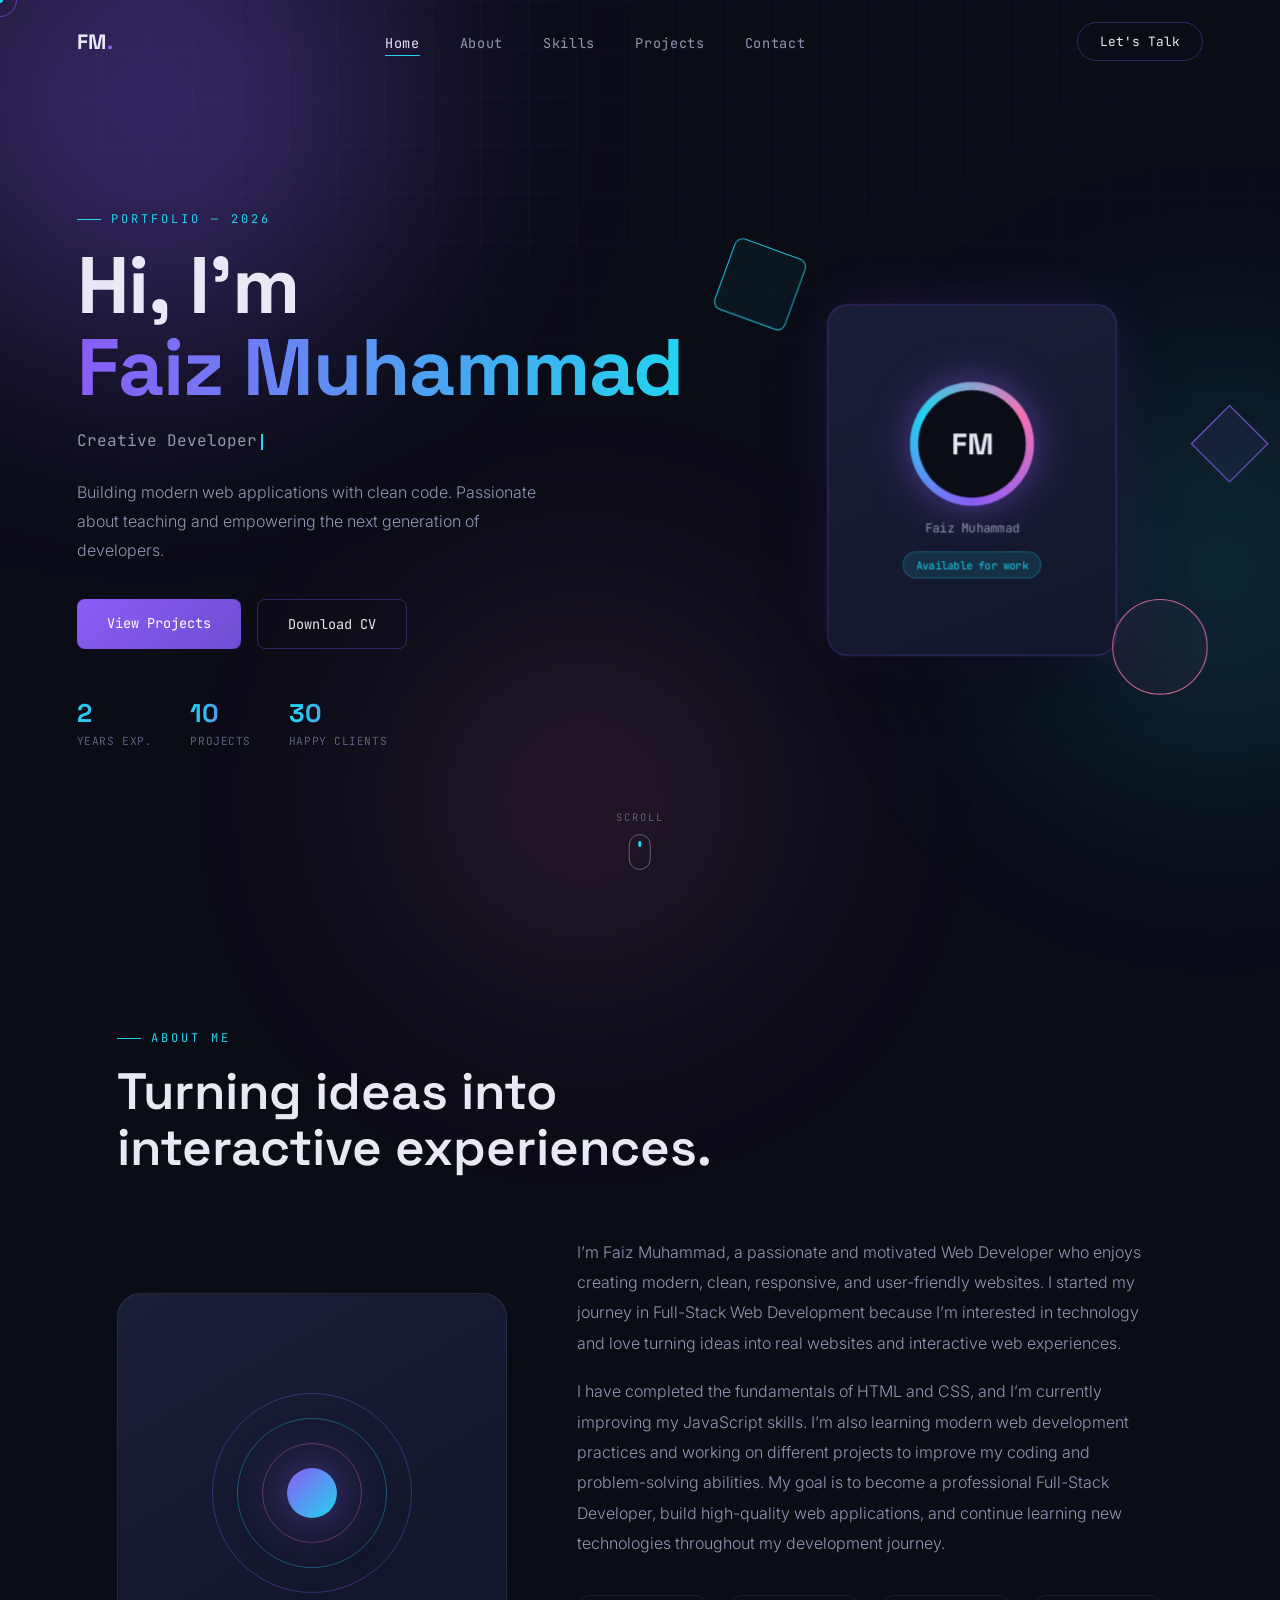
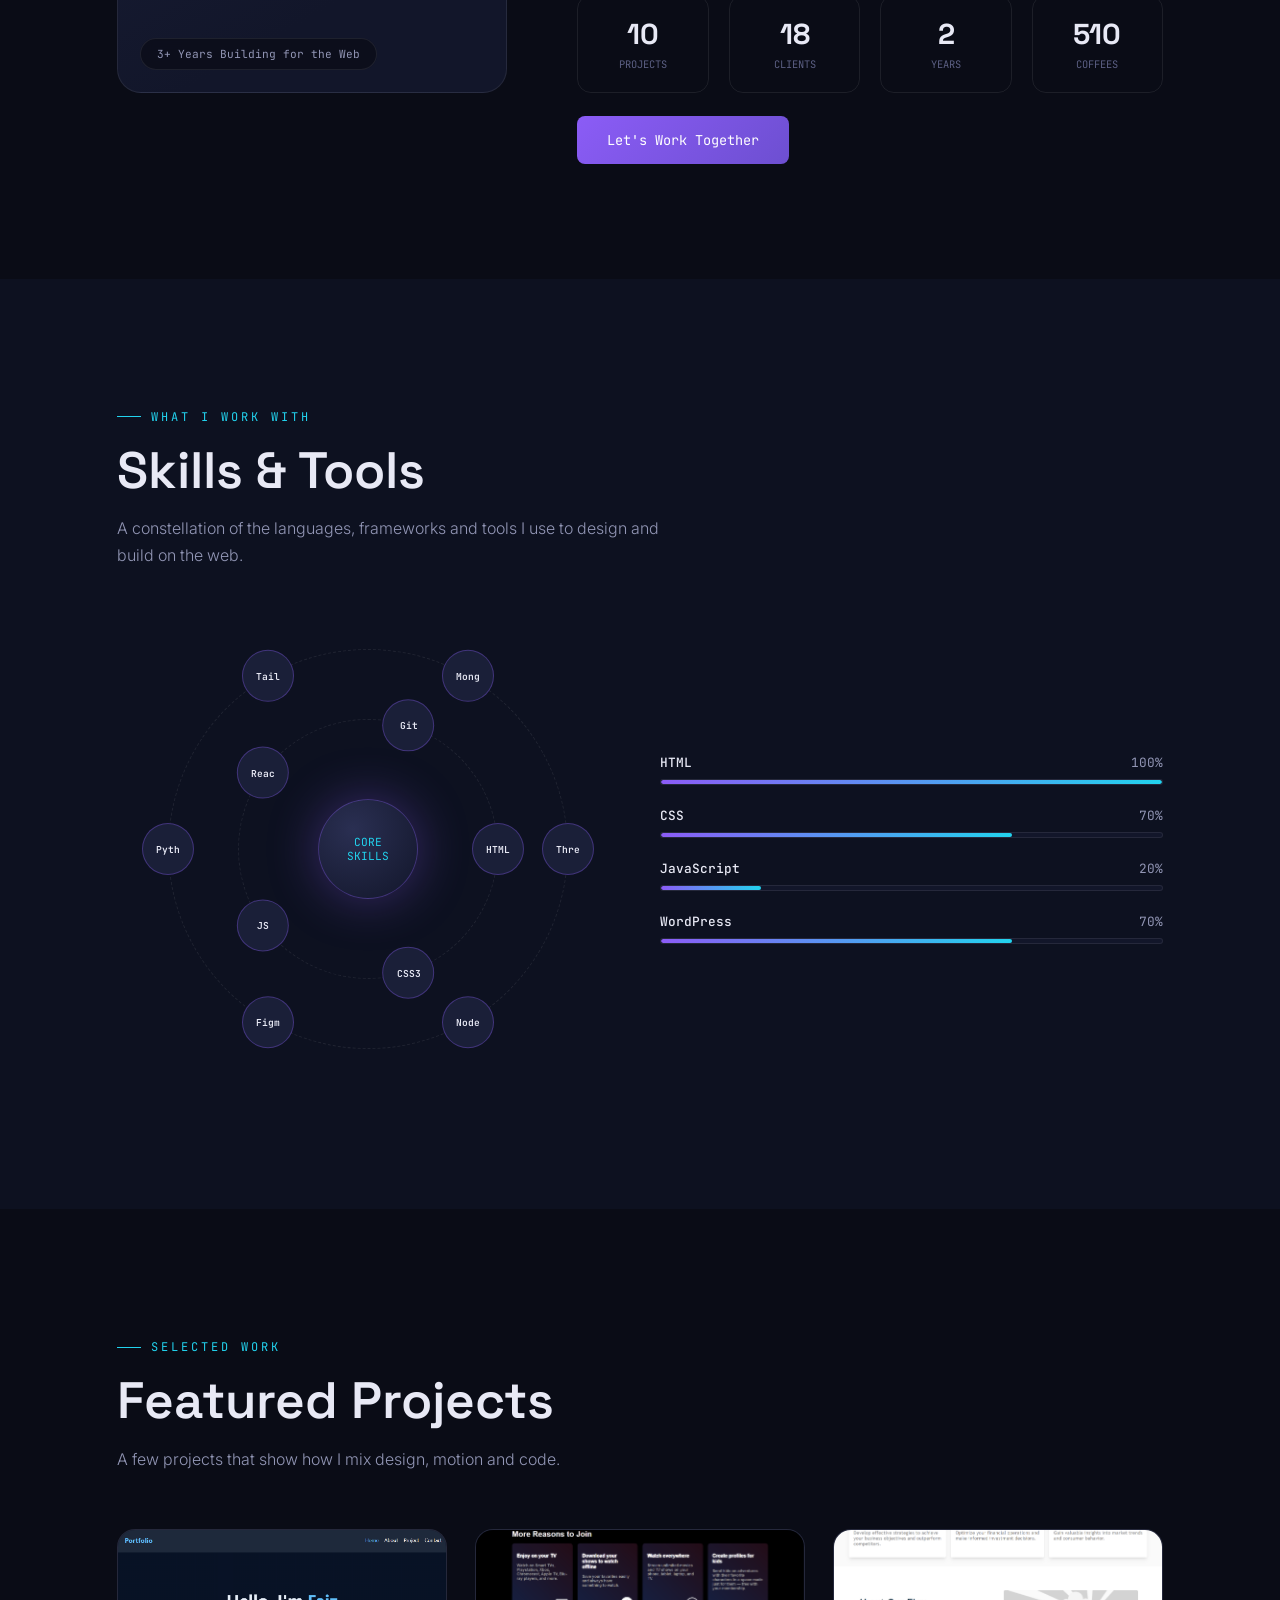
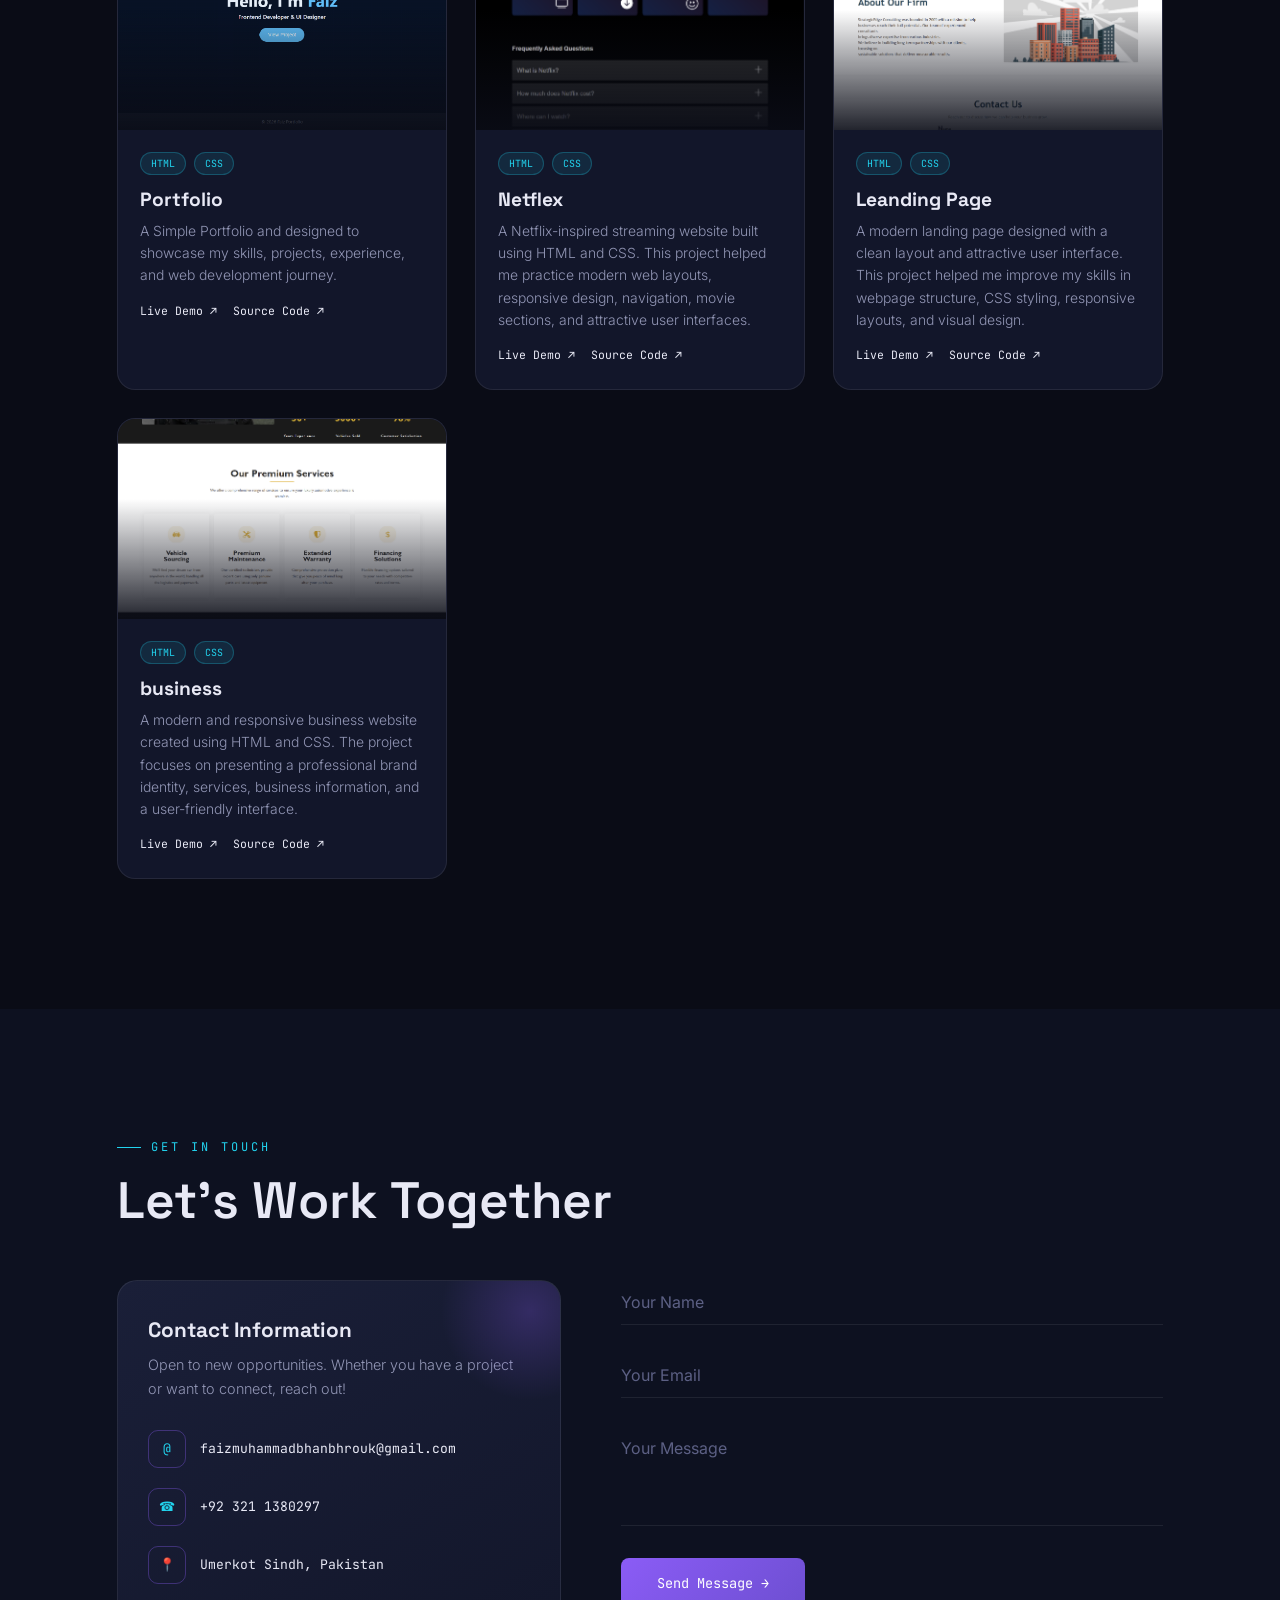
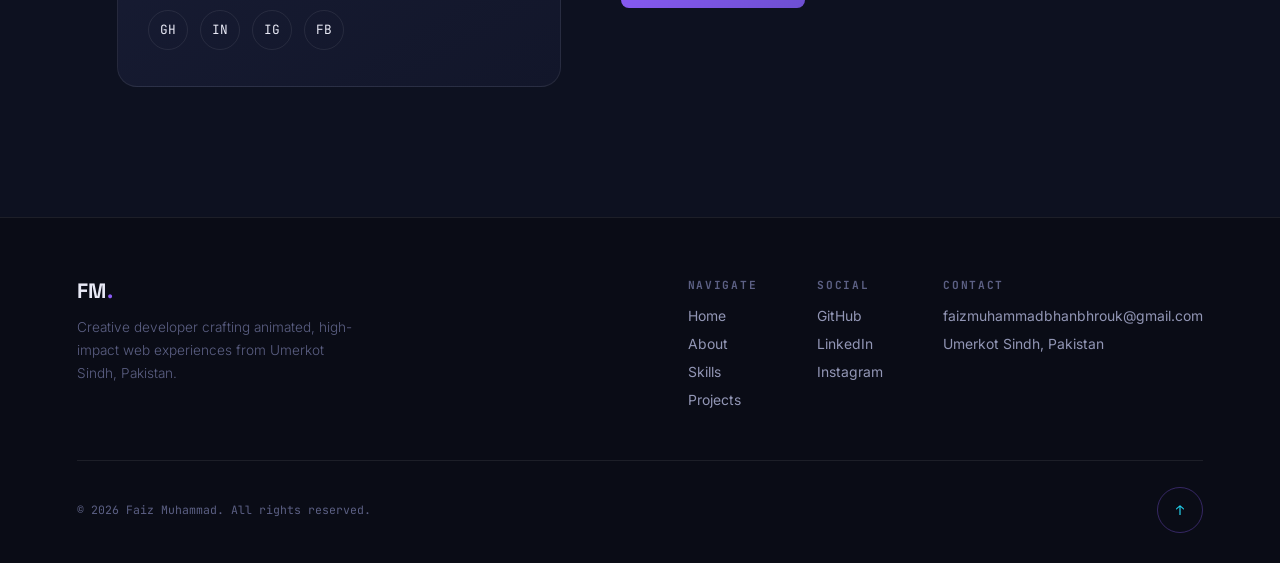
==== commit f56c24f0: "update" ====
--- a/index.html
+++ b/index.html
@@ -1387,25 +1387,29 @@
     title:'Portfolio',
     desc:'A Simple Portfolio and designed to showcase my skills, projects, experience, and web development journey.',
     tags:['HTML','CSS'],
-    img:'/imgs/projects-1.png'
+    img:'/imgs/projects-1.png',
+    link:'website-1/index.html'
   },
   {
     title:'Netflex',
     desc:'A Netflix-inspired streaming website built using HTML and CSS. This project helped me practice modern web layouts, responsive design, navigation, movie sections, and attractive user interfaces.',
     tags:['HTML','CSS'],
-    img:'/imgs/project-4.png'
+    img:'/imgs/project-4.png',
+    link:'website-2/index.html'
   },
   {
     title:'Leanding Page',
     desc:'A modern landing page designed with a clean layout and attractive user interface. This project helped me improve my skills in webpage structure, CSS styling, responsive layouts, and visual design.',
     tags:['HTML','CSS'],
-    img:'/imgs/project-2.png'
+    img:'/imgs/project-2.png',
+    link:'website-3/index.html'
   },
   {
     title:'business',
     desc:'A modern and responsive business website created using HTML and CSS. The project focuses on presenting a professional brand identity, services, business information, and a user-friendly interface.',
     tags:['HTML','CSS'],
-    img:'/imgs/project-3.png'
+    img:'/imgs/project-3.png',
+    link:'website-4/index.html'
   }
 ];
  
@@ -1420,13 +1424,13 @@
       <h3>${p.title}</h3>
       <p>${p.desc}</p>
       <div class="project-links">
-        <a href="/website-1/index.html" target="_blank">Live Demo ↗</a>
+        <a href="${p.link}" target="_blank">Live Demo ↗</a>
         <a href="#">Source Code ↗</a>
       </div>
     </div>
   `;
   grid.appendChild(card);
-  io.observe(card);
+  io.observe(card); 
  
   card.addEventListener('mousemove', e=>{
     const rect = card.getBoundingClientRect();
